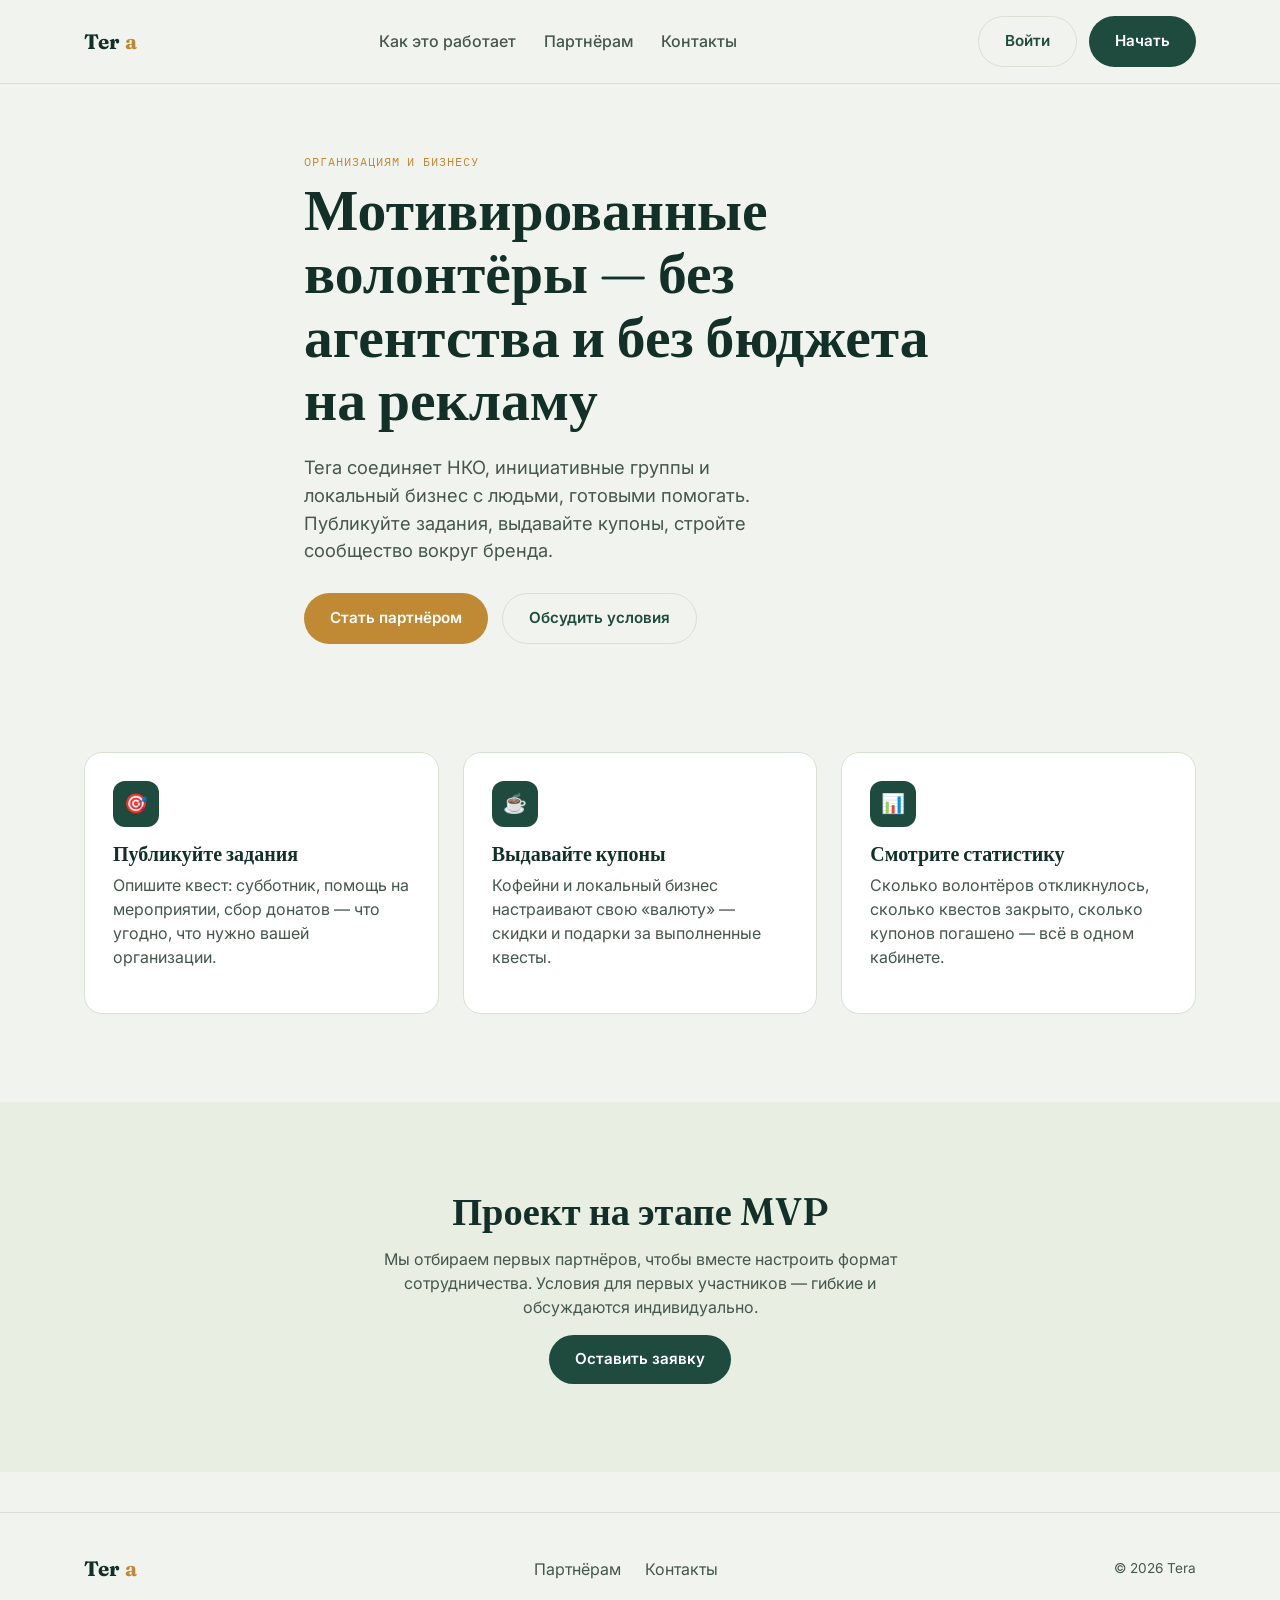
==== partners.html @ 52aedc37 "Initial commit: Setup Tera App Web project" ====
<!DOCTYPE html>
<html lang="ru">
<head>
<meta charset="UTF-8">
<meta name="viewport" content="width=device-width, initial-scale=1.0">
<title>Партнёрам — Tera</title>
<link rel="stylesheet" href="css/style.css">
</head>
<body>

<nav class="nav" id="nav">
  <div class="nav-inner">
    <a href="index.html" class="logo">Ter<span>a</span></a>
    <div class="nav-links">
      <a href="index.html#how">Как это работает</a>
      <a href="partners.html">Партнёрам</a>
      <a href="contacts.html">Контакты</a>
    </div>
    <div class="nav-cta">
      <a href="auth/login.html" class="btn btn-ghost">Войти</a>
      <a href="auth/register.html" class="btn btn-primary">Начать</a>
    </div>
    <button class="nav-toggle" onclick="document.getElementById('nav').classList.toggle('open')">☰</button>
  </div>
</nav>

<header class="hero" style="padding-bottom: 20px;">
  <div class="container" style="max-width: 720px;">
    <span class="eyebrow">Организациям и бизнесу</span>
    <h1>Мотивированные волонтёры — без агентства и без бюджета на рекламу</h1>
    <p class="lead">Tera соединяет НКО, инициативные группы и локальный бизнес с людьми, готовыми помогать. Публикуйте задания, выдавайте купоны, стройте сообщество вокруг бренда.</p>
    <div class="hero-actions">
      <a href="auth/register.html?role=partner" class="btn btn-accent">Стать партнёром</a>
      <a href="contacts.html" class="btn btn-ghost">Обсудить условия</a>
    </div>
  </div>
</header>

<section class="section">
  <div class="container">
    <div class="grid-3">
      <div class="feature-card">
        <div class="feature-icon">🎯</div>
        <h3>Публикуйте задания</h3>
        <p>Опишите квест: субботник, помощь на мероприятии, сбор донатов — что угодно, что нужно вашей организации.</p>
      </div>
      <div class="feature-card">
        <div class="feature-icon">☕</div>
        <h3>Выдавайте купоны</h3>
        <p>Кофейни и локальный бизнес настраивают свою «валюту» — скидки и подарки за выполненные квесты.</p>
      </div>
      <div class="feature-card">
        <div class="feature-icon">📊</div>
        <h3>Смотрите статистику</h3>
        <p>Сколько волонтёров откликнулось, сколько квестов закрыто, сколько купонов погашено — всё в одном кабинете.</p>
      </div>
    </div>
  </div>
</section>

<section class="section section-alt" style="text-align:center;">
  <div class="container" style="max-width: 600px;">
    <h2>Проект на этапе MVP</h2>
    <p>Мы отбираем первых партнёров, чтобы вместе настроить формат сотрудничества. Условия для первых участников — гибкие и обсуждаются индивидуально.</p>
    <a href="auth/register.html?role=partner" class="btn btn-primary">Оставить заявку</a>
  </div>
</section>

<footer class="footer">
  <div class="container footer-inner">
    <a href="index.html" class="logo">Ter<span>a</span></a>
    <div class="footer-links">
      <a href="partners.html">Партнёрам</a>
      <a href="contacts.html">Контакты</a>
    </div>
    <p style="margin:0; font-size:0.85rem;">© 2026 Tera</p>
  </div>
</footer>

</body>
</html>
---- css/style.css ----
/* ============================================
   TERA — дизайн-система
   ============================================ */

@import url('https://fonts.googleapis.com/css2?family=Fraunces:opsz,wght@9..144,400;9..144,500;9..144,600;9..144,700&family=Inter:wght@400;500;600;700&family=IBM+Plex+Mono:wght@400;500&display=swap');

:root {
  /* Цвета */
  --bg: #F1F4EE;
  --bg-card: #FFFFFF;
  --ink: #16241D;
  --ink-soft: #45564C;
  --primary: #1F4B3F;
  --primary-dark: #123028;
  --accent: #C08A34;
  --accent-soft: #E8D3AC;
  --sage: #7C9885;
  --border: #D8DFD3;
  --danger: #B5502B;

  /* Типографика */
  --font-display: 'Fraunces', serif;
  --font-body: 'Inter', sans-serif;
  --font-mono: 'IBM Plex Mono', monospace;

  /* Радиусы / тени */
  --radius: 18px;
  --radius-sm: 10px;
  --shadow: 0 4px 24px rgba(22, 36, 29, 0.08);
}

* { box-sizing: border-box; }
html { scroll-behavior: smooth; }

body {
  margin: 0;
  font-family: var(--font-body);
  background: var(--bg);
  color: var(--ink);
  line-height: 1.5;
  -webkit-font-smoothing: antialiased;
}

h1, h2, h3, h4 {
  font-family: var(--font-display);
  color: var(--primary-dark);
  margin: 0 0 0.4em;
  line-height: 1.1;
}

h1 { font-size: clamp(2.2rem, 5vw, 3.6rem); font-weight: 600; }
h2 { font-size: clamp(1.6rem, 3vw, 2.4rem); font-weight: 600; }
h3 { font-size: 1.25rem; font-weight: 600; }

p { color: var(--ink-soft); margin: 0 0 1em; }

a { color: inherit; text-decoration: none; }

.eyebrow {
  font-family: var(--font-mono);
  font-size: 0.75rem;
  letter-spacing: 0.08em;
  text-transform: uppercase;
  color: var(--accent);
  display: inline-block;
  margin-bottom: 0.6em;
}

.container {
  max-width: 1160px;
  margin: 0 auto;
  padding: 0 24px;
}

/* ---------- Кнопки ---------- */
.btn {
  display: inline-flex;
  align-items: center;
  justify-content: center;
  gap: 8px;
  padding: 13px 26px;
  border-radius: 999px;
  font-family: var(--font-body);
  font-weight: 600;
  font-size: 0.95rem;
  border: none;
  cursor: pointer;
  transition: transform 0.15s ease, box-shadow 0.15s ease, background 0.15s ease;
  text-decoration: none;
}
.btn:focus-visible { outline: 2px solid var(--accent); outline-offset: 2px; }

.btn-primary { background: var(--primary); color: #fff; }
.btn-primary:hover { background: var(--primary-dark); transform: translateY(-1px); }

.btn-accent { background: var(--accent); color: #fff; }
.btn-accent:hover { box-shadow: 0 6px 18px rgba(192,138,52,0.35); transform: translateY(-1px); }

.btn-ghost { background: transparent; color: var(--primary); border: 1.5px solid var(--border); }
.btn-ghost:hover { border-color: var(--primary); }

.btn-block { width: 100%; }

/* ---------- Навигация ---------- */
.nav {
  position: sticky;
  top: 0;
  z-index: 50;
  background: rgba(241, 244, 238, 0.85);
  backdrop-filter: blur(8px);
  border-bottom: 1px solid var(--border);
}
.nav-inner {
  display: flex;
  align-items: center;
  justify-content: space-between;
  padding: 16px 24px;
  max-width: 1160px;
  margin: 0 auto;
}
.logo {
  font-family: var(--font-display);
  font-weight: 700;
  font-size: 1.3rem;
  color: var(--primary-dark);
  display: flex;
  align-items: center;
  gap: 6px;
}
.logo span { color: var(--accent); }
.nav-links {
  display: flex;
  gap: 28px;
  align-items: center;
  font-weight: 500;
}
.nav-links a { color: var(--ink-soft); transition: color 0.15s; }
.nav-links a:hover { color: var(--primary); }
.nav-cta { display: flex; gap: 12px; }
.nav-toggle { display: none; background: none; border: none; cursor: pointer; }

@media (max-width: 780px) {
  .nav-links, .nav-cta { display: none; }
  .nav-toggle { display: block; }
  .nav.open .nav-links,
  .nav.open .nav-cta {
    display: flex;
    flex-direction: column;
    align-items: stretch;
    position: absolute;
    top: 100%; left: 0; right: 0;
    background: var(--bg);
    padding: 20px 24px 28px;
    border-bottom: 1px solid var(--border);
  }
}

/* ---------- Секции ---------- */
.section { padding: 88px 0; }
.section-tight { padding: 56px 0; }
.section-alt { background: #E9EEE3; }

/* ---------- Hero ---------- */
.hero {
  padding: 64px 0 40px;
  position: relative;
  overflow: hidden;
}
.hero-grid {
  display: grid;
  grid-template-columns: 1.1fr 0.9fr;
  gap: 48px;
  align-items: center;
}
@media (max-width: 900px) {
  .hero-grid { grid-template-columns: 1fr; }
}
.hero p.lead {
  font-size: 1.15rem;
  max-width: 480px;
}
.hero-actions { display: flex; gap: 14px; flex-wrap: wrap; margin-top: 28px; }

/* ---------- "Билет" квеста — фирменный элемент ---------- */
.ticket {
  background: var(--bg-card);
  border-radius: var(--radius);
  box-shadow: var(--shadow);
  position: relative;
  padding: 22px 22px 22px 26px;
  display: flex;
  gap: 16px;
  align-items: flex-start;
  border: 1px solid var(--border);
}
.ticket::before {
  content: "";
  position: absolute;
  left: -9px; top: 50%;
  transform: translateY(-50%);
  width: 18px; height: 18px;
  background: var(--bg);
  border: 1px solid var(--border);
  border-radius: 50%;
}
.ticket::after {
  content: "";
  position: absolute;
  right: -9px; top: 50%;
  transform: translateY(-50%);
  width: 18px; height: 18px;
  background: var(--bg);
  border: 1px solid var(--border);
  border-radius: 50%;
}
.ticket-divider {
  border-left: 2px dashed var(--border);
  align-self: stretch;
  margin: 0 2px;
}
.ticket-icon {
  width: 44px; height: 44px;
  border-radius: 12px;
  background: var(--accent-soft);
  display: flex; align-items: center; justify-content: center;
  font-size: 1.3rem;
  flex-shrink: 0;
}
.ticket-tag {
  font-family: var(--font-mono);
  font-size: 0.7rem;
  color: var(--sage);
  letter-spacing: 0.04em;
}
.ticket-title { font-family: var(--font-display); font-weight: 600; font-size: 1.05rem; margin: 2px 0 4px; }
.ticket-reward {
  font-family: var(--font-mono);
  font-size: 0.85rem;
  color: var(--accent);
  font-weight: 500;
}

.hero-stack { display: flex; flex-direction: column; gap: 16px; }

/* ---------- Карточки-фичи ---------- */
.grid-3 {
  display: grid;
  grid-template-columns: repeat(3, 1fr);
  gap: 24px;
}
@media (max-width: 860px) { .grid-3 { grid-template-columns: 1fr; } }

.feature-card {
  background: var(--bg-card);
  border-radius: var(--radius);
  padding: 28px;
  border: 1px solid var(--border);
}
.feature-icon {
  width: 46px; height: 46px;
  border-radius: 12px;
  background: var(--primary);
  color: #fff;
  display: flex; align-items: center; justify-content: center;
  font-size: 1.2rem;
  margin-bottom: 16px;
}

/* ---------- Роли (волонтёр / партнёр) ---------- */
.role-split {
  display: grid;
  grid-template-columns: 1fr 1fr;
  gap: 24px;
}
@media (max-width: 780px) { .role-split { grid-template-columns: 1fr; } }

.role-card {
  border-radius: var(--radius);
  padding: 32px;
  border: 1px solid var(--border);
}
.role-card.volunteer { background: var(--primary); color: #fff; }
.role-card.volunteer h3, .role-card.volunteer p { color: #fff; }
.role-card.partner { background: var(--bg-card); }
.role-card ul { padding-left: 20px; margin: 16px 0 24px; }
.role-card li { margin-bottom: 8px; }

/* ---------- Формы ---------- */
.auth-wrap {
  min-height: 100vh;
  display: flex;
  align-items: center;
  justify-content: center;
  padding: 40px 20px;
}
.auth-card {
  background: var(--bg-card);
  border-radius: var(--radius);
  box-shadow: var(--shadow);
  padding: 40px;
  width: 100%;
  max-width: 420px;
  border: 1px solid var(--border);
}
.form-group { margin-bottom: 18px; }
.form-group label {
  display: block;
  font-weight: 600;
  font-size: 0.9rem;
  margin-bottom: 6px;
}
.form-group input, .form-group select, .form-group textarea {
  width: 100%;
  padding: 12px 14px;
  border-radius: var(--radius-sm);
  border: 1.5px solid var(--border);
  font-family: var(--font-body);
  font-size: 0.95rem;
  background: #fff;
  color: var(--ink);
}
.form-group input:focus, .form-group select:focus, .form-group textarea:focus {
  outline: none;
  border-color: var(--primary);
}

.role-toggle {
  display: flex;
  border: 1.5px solid var(--border);
  border-radius: 999px;
  padding: 4px;
  margin-bottom: 24px;
}
.role-toggle button {
  flex: 1;
  border: none;
  background: transparent;
  padding: 10px;
  border-radius: 999px;
  font-weight: 600;
  cursor: pointer;
  color: var(--ink-soft);
  font-family: var(--font-body);
}
.role-toggle button.active { background: var(--primary); color: #fff; }

.form-msg { font-size: 0.85rem; margin-top: 10px; min-height: 1.2em; }
.form-msg.error { color: var(--danger); }
.form-msg.success { color: var(--primary); }

.auth-footer-link { text-align: center; margin-top: 20px; font-size: 0.9rem; }
.auth-footer-link a { color: var(--primary); font-weight: 600; }

/* ---------- App shell (кабинет) ---------- */
.app-shell { display: flex; min-height: 100vh; }
.app-sidebar {
  width: 240px;
  background: var(--primary-dark);
  color: #fff;
  padding: 28px 20px;
  flex-shrink: 0;
}
.app-sidebar .logo { color: #fff; margin-bottom: 32px; }
.app-nav a {
  display: flex;
  align-items: center;
  gap: 10px;
  padding: 11px 14px;
  border-radius: var(--radius-sm);
  color: rgba(255,255,255,0.75);
  font-weight: 500;
  margin-bottom: 4px;
}
.app-nav a.active, .app-nav a:hover { background: rgba(255,255,255,0.1); color: #fff; }
.app-main { flex: 1; padding: 36px 40px; }
.app-topbar {
  display: flex;
  justify-content: space-between;
  align-items: center;
  margin-bottom: 32px;
  flex-wrap: wrap;
  gap: 16px;
}
@media (max-width: 780px) {
  .app-shell { flex-direction: column; }
  .app-sidebar { width: 100%; padding: 16px 20px; }
  .app-nav { display: flex; overflow-x: auto; gap: 4px; }
  .app-main { padding: 24px 20px; }
}

.stat-row { display: grid; grid-template-columns: repeat(3, 1fr); gap: 20px; margin-bottom: 32px; }
@media (max-width: 780px) { .stat-row { grid-template-columns: 1fr; } }
.stat-card {
  background: var(--bg-card);
  border: 1px solid var(--border);
  border-radius: var(--radius);
  padding: 20px 22px;
}
.stat-num { font-family: var(--font-display); font-size: 2rem; font-weight: 600; color: var(--primary-dark); }
.stat-label { font-family: var(--font-mono); font-size: 0.75rem; color: var(--sage); text-transform: uppercase; letter-spacing: 0.05em; }

.quest-list { display: flex; flex-direction: column; gap: 14px; }

.empty-state {
  text-align: center;
  padding: 60px 20px;
  color: var(--ink-soft);
  border: 1.5px dashed var(--border);
  border-radius: var(--radius);
}

/* ---------- Footer ---------- */
.footer {
  border-top: 1px solid var(--border);
  padding: 40px 0;
  margin-top: 40px;
}
.footer-inner {
  display: flex;
  justify-content: space-between;
  flex-wrap: wrap;
  gap: 20px;
  align-items: center;
}
.footer-links { display: flex; gap: 24px; }
.footer-links a { color: var(--ink-soft); }
.footer-links a:hover { color: var(--primary); }
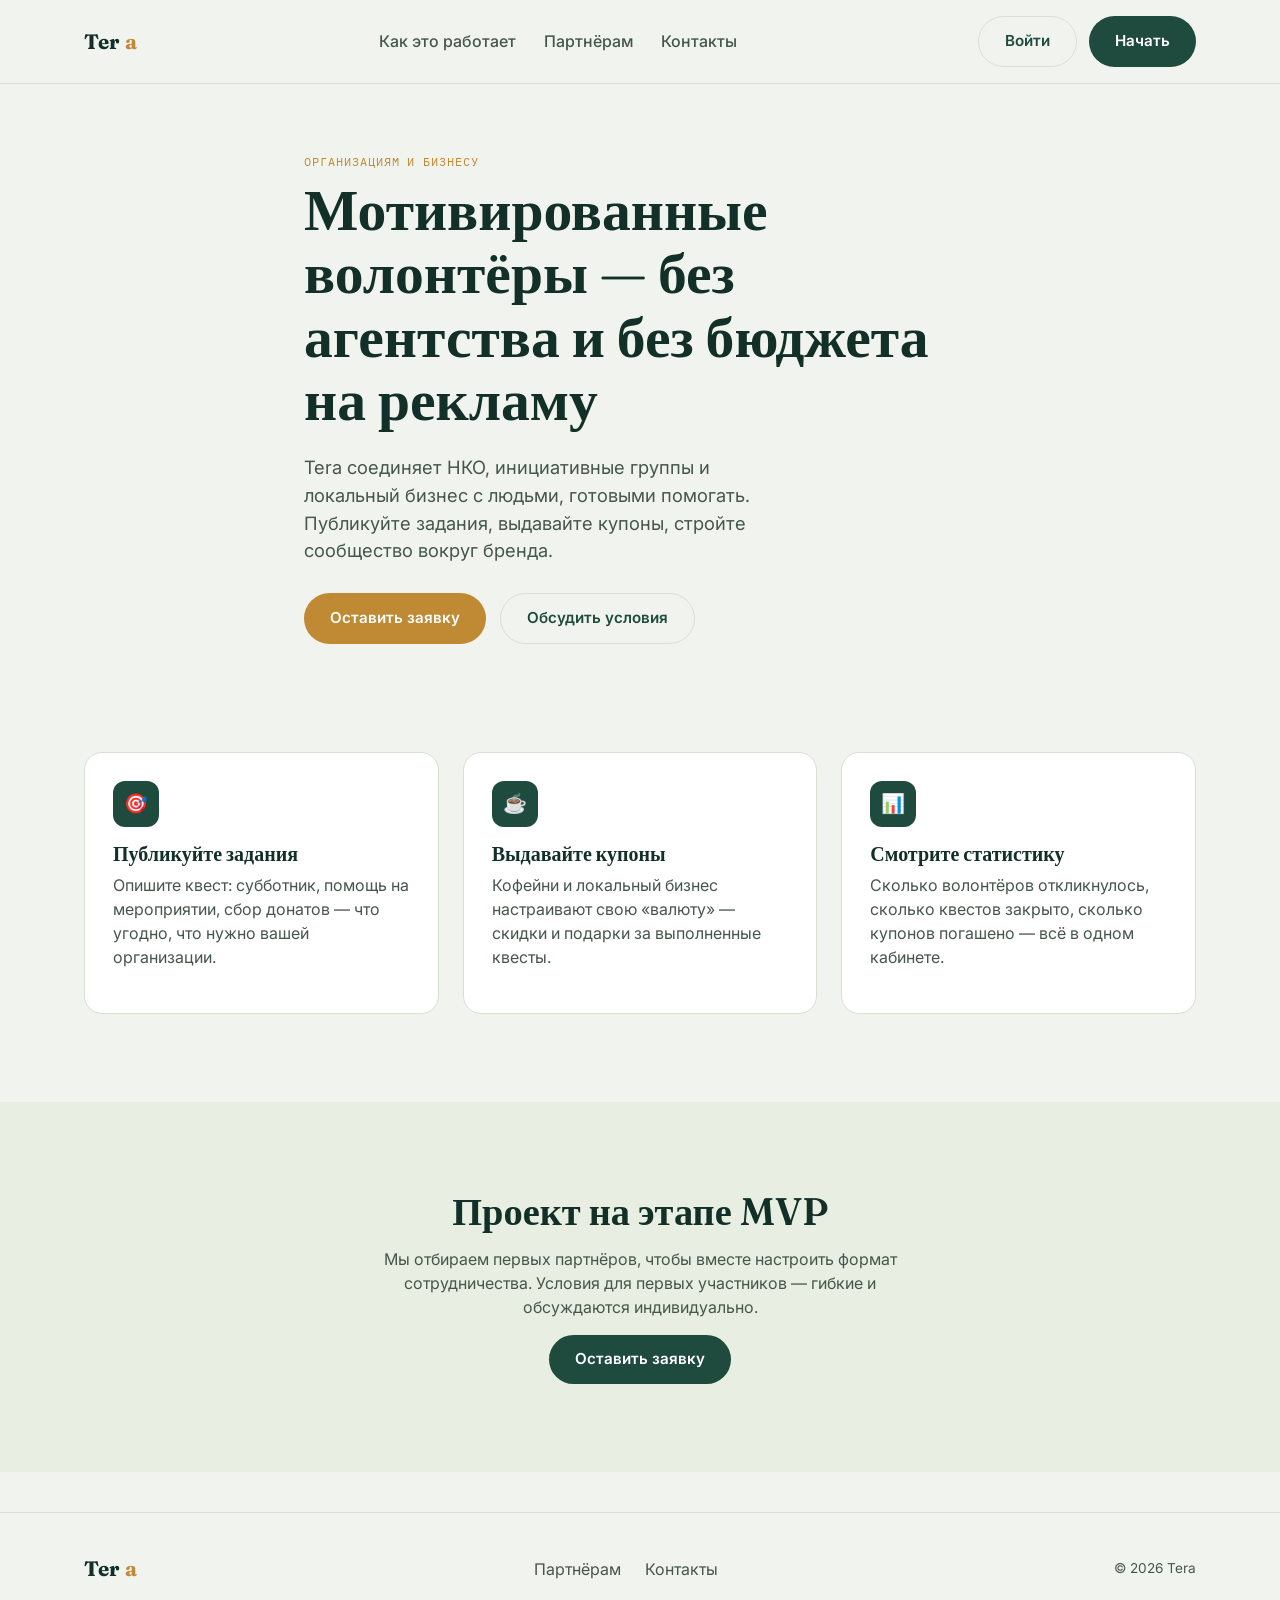
==== commit 09dbf0f4: "Split volunteer/partner access, admin-managed partner permissions" ====
--- a/partners.html
+++ b/partners.html
@@ -30,7 +30,7 @@
     <h1>Мотивированные волонтёры — без агентства и без бюджета на рекламу</h1>
     <p class="lead">Tera соединяет НКО, инициативные группы и локальный бизнес с людьми, готовыми помогать. Публикуйте задания, выдавайте купоны, стройте сообщество вокруг бренда.</p>
     <div class="hero-actions">
-      <a href="auth/register.html?role=partner" class="btn btn-accent">Стать партнёром</a>
+      <a href="contacts.html" class="btn btn-accent">Оставить заявку</a>
       <a href="contacts.html" class="btn btn-ghost">Обсудить условия</a>
     </div>
   </div>
@@ -62,7 +62,7 @@
   <div class="container" style="max-width: 600px;">
     <h2>Проект на этапе MVP</h2>
     <p>Мы отбираем первых партнёров, чтобы вместе настроить формат сотрудничества. Условия для первых участников — гибкие и обсуждаются индивидуально.</p>
-    <a href="auth/register.html?role=partner" class="btn btn-primary">Оставить заявку</a>
+    <a href="contacts.html" class="btn btn-primary">Оставить заявку</a>
   </div>
 </section>
 
